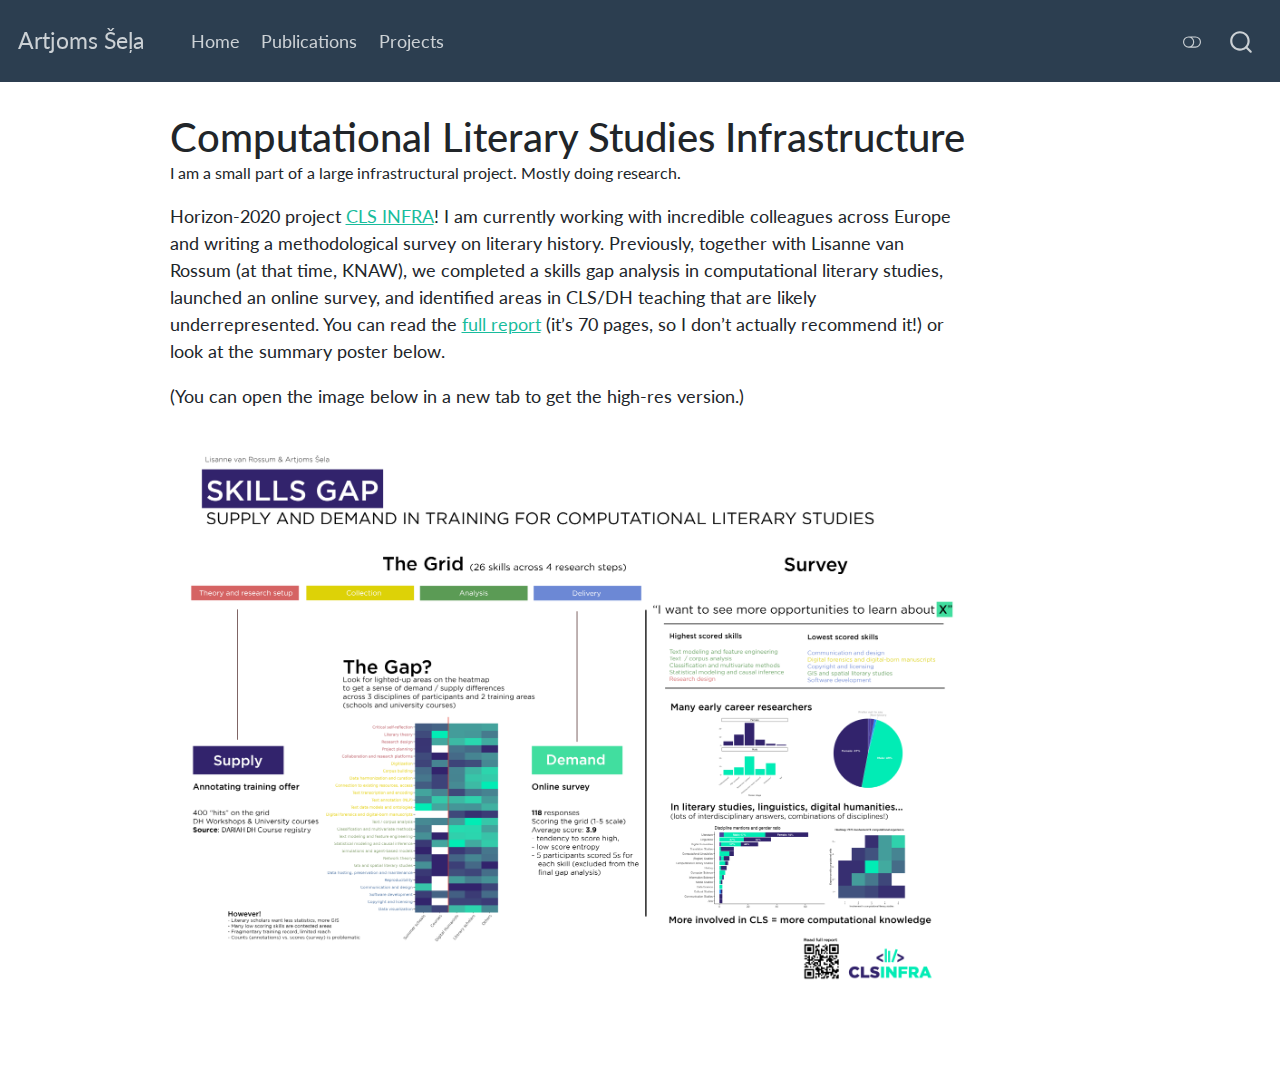
==== docs/projects/cls-infra/index.html @ b8af945e "web test commit" ====
<!DOCTYPE html>
<html xmlns="http://www.w3.org/1999/xhtml" lang="en" xml:lang="en"><head>

<meta charset="utf-8">
<meta name="generator" content="quarto-1.2.335">

<meta name="viewport" content="width=device-width, initial-scale=1.0, user-scalable=yes">

<meta name="author" content="F">
<meta name="description" content="I am a small part of a large infrastructural project. Mostly doing research.">

<title>Artjoms Šeļa - Computational Literary Studies Infrastructure</title>
<style>
code{white-space: pre-wrap;}
span.smallcaps{font-variant: small-caps;}
div.columns{display: flex; gap: min(4vw, 1.5em);}
div.column{flex: auto; overflow-x: auto;}
div.hanging-indent{margin-left: 1.5em; text-indent: -1.5em;}
ul.task-list{list-style: none;}
ul.task-list li input[type="checkbox"] {
  width: 0.8em;
  margin: 0 0.8em 0.2em -1.6em;
  vertical-align: middle;
}
</style>


<script src="../../site_libs/quarto-nav/quarto-nav.js"></script>
<script src="../../site_libs/quarto-nav/headroom.min.js"></script>
<script src="../../site_libs/clipboard/clipboard.min.js"></script>
<script src="../../site_libs/quarto-search/autocomplete.umd.js"></script>
<script src="../../site_libs/quarto-search/fuse.min.js"></script>
<script src="../../site_libs/quarto-search/quarto-search.js"></script>
<meta name="quarto:offset" content="../../">
<script src="../../site_libs/quarto-html/quarto.js"></script>
<script src="../../site_libs/quarto-html/popper.min.js"></script>
<script src="../../site_libs/quarto-html/tippy.umd.min.js"></script>
<script src="../../site_libs/quarto-html/anchor.min.js"></script>
<link href="../../site_libs/quarto-html/tippy.css" rel="stylesheet">
<link href="../../site_libs/quarto-html/quarto-syntax-highlighting.css" rel="stylesheet" class="quarto-color-scheme" id="quarto-text-highlighting-styles">
<link href="../../site_libs/quarto-html/quarto-syntax-highlighting-dark.css" rel="prefetch" class="quarto-color-scheme quarto-color-alternate" id="quarto-text-highlighting-styles">
<script src="../../site_libs/bootstrap/bootstrap.min.js"></script>
<link href="../../site_libs/bootstrap/bootstrap-icons.css" rel="stylesheet">
<link href="../../site_libs/bootstrap/bootstrap.min.css" rel="stylesheet" class="quarto-color-scheme" id="quarto-bootstrap" data-mode="light">
<link href="../../site_libs/bootstrap/bootstrap-dark.min.css" rel="prefetch" class="quarto-color-scheme quarto-color-alternate" id="quarto-bootstrap" data-mode="dark">
<script id="quarto-search-options" type="application/json">{
  "location": "navbar",
  "copy-button": false,
  "collapse-after": 3,
  "panel-placement": "end",
  "type": "overlay",
  "limit": 20,
  "language": {
    "search-no-results-text": "No results",
    "search-matching-documents-text": "matching documents",
    "search-copy-link-title": "Copy link to search",
    "search-hide-matches-text": "Hide additional matches",
    "search-more-match-text": "more match in this document",
    "search-more-matches-text": "more matches in this document",
    "search-clear-button-title": "Clear",
    "search-detached-cancel-button-title": "Cancel",
    "search-submit-button-title": "Submit"
  }
}</script>


<link rel="stylesheet" href="../../styles.css">
<meta property="og:title" content="Artjoms Šeļa - Computational Literary Studies Infrastructure">
<meta property="og:description" content="I am a small part of a large infrastructural project. Mostly doing research.">
<meta property="og:image" content="featured.jpg">
<meta property="og:site-name" content="Artjoms Šeļa">
</head>

<body class="nav-fixed">

<div id="quarto-search-results"></div>
  <header id="quarto-header" class="headroom fixed-top">
    <nav class="navbar navbar-expand-lg navbar-dark ">
      <div class="navbar-container container-fluid">
      <div class="navbar-brand-container">
    <a class="navbar-brand" href="../../index.html">
    <span class="navbar-title">Artjoms Šeļa</span>
    </a>
  </div>
          <button class="navbar-toggler" type="button" data-bs-toggle="collapse" data-bs-target="#navbarCollapse" aria-controls="navbarCollapse" aria-expanded="false" aria-label="Toggle navigation" onclick="if (window.quartoToggleHeadroom) { window.quartoToggleHeadroom(); }">
  <span class="navbar-toggler-icon"></span>
</button>
          <div class="collapse navbar-collapse" id="navbarCollapse">
            <ul class="navbar-nav navbar-nav-scroll me-auto">
  <li class="nav-item">
    <a class="nav-link" href="../../index.html">
 <span class="menu-text">Home</span></a>
  </li>  
  <li class="nav-item">
    <a class="nav-link" href="../../biblio.html">
 <span class="menu-text">Publications</span></a>
  </li>  
  <li class="nav-item">
    <a class="nav-link" href="../../projects.html">
 <span class="menu-text">Projects</span></a>
  </li>  
</ul>
              <div class="quarto-toggle-container">
                  <a href="" class="quarto-color-scheme-toggle nav-link" onclick="window.quartoToggleColorScheme(); return false;" title="Toggle dark mode"><i class="bi"></i></a>
              </div>
              <div id="quarto-search" class="" title="Search"></div>
          </div> <!-- /navcollapse -->
      </div> <!-- /container-fluid -->
    </nav>
</header>
<!-- content -->
<div id="quarto-content" class="quarto-container page-columns page-rows-contents page-layout-article page-navbar">
<!-- sidebar -->
<!-- margin-sidebar -->
    <div id="quarto-margin-sidebar" class="sidebar margin-sidebar">
        
    </div>
<!-- main -->
<main class="content" id="quarto-document-content">

<header id="title-block-header" class="quarto-title-block default">
<div class="quarto-title">
<h1 class="title">Computational Literary Studies Infrastructure</h1>
</div>

<div>
  <div class="description">
    <p>I am a small part of a large infrastructural project. Mostly doing research.</p>
  </div>
</div>


<div class="quarto-title-meta">

    
  
    
  </div>
  

</header>

<p>Horizon-2020 project <a href="https://clsinfra.io/">CLS INFRA</a>! I am currently working with incredible colleagues across Europe and writing a methodological survey on literary history. Previously, together with Lisanne van Rossum (at that time, KNAW), we completed a skills gap analysis in computational literary studies, launched an online survey, and identified areas in CLS/DH teaching that are likely underrepresented. You can read the <a href="https://zenodo.org/record/6421513#.ZADW00jMK-k">full report</a> (it’s 70 pages, so I don’t actually recommend it!) or look at the summary poster below.</p>
<p>(You can open the image below in a new tab to get the high-res version.)</p>
<p><img src="sg_poster.png" class="img-fluid"></p>



</main> <!-- /main -->
<script id="quarto-html-after-body" type="application/javascript">
window.document.addEventListener("DOMContentLoaded", function (event) {
  const toggleBodyColorMode = (bsSheetEl) => {
    const mode = bsSheetEl.getAttribute("data-mode");
    const bodyEl = window.document.querySelector("body");
    if (mode === "dark") {
      bodyEl.classList.add("quarto-dark");
      bodyEl.classList.remove("quarto-light");
    } else {
      bodyEl.classList.add("quarto-light");
      bodyEl.classList.remove("quarto-dark");
    }
  }
  const toggleBodyColorPrimary = () => {
    const bsSheetEl = window.document.querySelector("link#quarto-bootstrap");
    if (bsSheetEl) {
      toggleBodyColorMode(bsSheetEl);
    }
  }
  toggleBodyColorPrimary();  
  const disableStylesheet = (stylesheets) => {
    for (let i=0; i < stylesheets.length; i++) {
      const stylesheet = stylesheets[i];
      stylesheet.rel = 'prefetch';
    }
  }
  const enableStylesheet = (stylesheets) => {
    for (let i=0; i < stylesheets.length; i++) {
      const stylesheet = stylesheets[i];
      stylesheet.rel = 'stylesheet';
    }
  }
  const manageTransitions = (selector, allowTransitions) => {
    const els = window.document.querySelectorAll(selector);
    for (let i=0; i < els.length; i++) {
      const el = els[i];
      if (allowTransitions) {
        el.classList.remove('notransition');
      } else {
        el.classList.add('notransition');
      }
    }
  }
  const toggleColorMode = (alternate) => {
    // Switch the stylesheets
    const alternateStylesheets = window.document.querySelectorAll('link.quarto-color-scheme.quarto-color-alternate');
    manageTransitions('#quarto-margin-sidebar .nav-link', false);
    if (alternate) {
      enableStylesheet(alternateStylesheets);
      for (const sheetNode of alternateStylesheets) {
        if (sheetNode.id === "quarto-bootstrap") {
          toggleBodyColorMode(sheetNode);
        }
      }
    } else {
      disableStylesheet(alternateStylesheets);
      toggleBodyColorPrimary();
    }
    manageTransitions('#quarto-margin-sidebar .nav-link', true);
    // Switch the toggles
    const toggles = window.document.querySelectorAll('.quarto-color-scheme-toggle');
    for (let i=0; i < toggles.length; i++) {
      const toggle = toggles[i];
      if (toggle) {
        if (alternate) {
          toggle.classList.add("alternate");     
        } else {
          toggle.classList.remove("alternate");
        }
      }
    }
    // Hack to workaround the fact that safari doesn't
    // properly recolor the scrollbar when toggling (#1455)
    if (navigator.userAgent.indexOf('Safari') > 0 && navigator.userAgent.indexOf('Chrome') == -1) {
      manageTransitions("body", false);
      window.scrollTo(0, 1);
      setTimeout(() => {
        window.scrollTo(0, 0);
        manageTransitions("body", true);
      }, 40);  
    }
  }
  const isFileUrl = () => { 
    return window.location.protocol === 'file:';
  }
  const hasAlternateSentinel = () => {  
    let styleSentinel = getColorSchemeSentinel();
    if (styleSentinel !== null) {
      return styleSentinel === "alternate";
    } else {
      return false;
    }
  }
  const setStyleSentinel = (alternate) => {
    const value = alternate ? "alternate" : "default";
    if (!isFileUrl()) {
      window.localStorage.setItem("quarto-color-scheme", value);
    } else {
      localAlternateSentinel = value;
    }
  }
  const getColorSchemeSentinel = () => {
    if (!isFileUrl()) {
      const storageValue = window.localStorage.getItem("quarto-color-scheme");
      return storageValue != null ? storageValue : localAlternateSentinel;
    } else {
      return localAlternateSentinel;
    }
  }
  let localAlternateSentinel = 'default';
  // Dark / light mode switch
  window.quartoToggleColorScheme = () => {
    // Read the current dark / light value 
    let toAlternate = !hasAlternateSentinel();
    toggleColorMode(toAlternate);
    setStyleSentinel(toAlternate);
  };
  // Ensure there is a toggle, if there isn't float one in the top right
  if (window.document.querySelector('.quarto-color-scheme-toggle') === null) {
    const a = window.document.createElement('a');
    a.classList.add('top-right');
    a.classList.add('quarto-color-scheme-toggle');
    a.href = "";
    a.onclick = function() { try { window.quartoToggleColorScheme(); } catch {} return false; };
    const i = window.document.createElement("i");
    i.classList.add('bi');
    a.appendChild(i);
    window.document.body.appendChild(a);
  }
  // Switch to dark mode if need be
  if (hasAlternateSentinel()) {
    toggleColorMode(true);
  } else {
    toggleColorMode(false);
  }
  const icon = "";
  const anchorJS = new window.AnchorJS();
  anchorJS.options = {
    placement: 'right',
    icon: icon
  };
  anchorJS.add('.anchored');
  const clipboard = new window.ClipboardJS('.code-copy-button', {
    target: function(trigger) {
      return trigger.previousElementSibling;
    }
  });
  clipboard.on('success', function(e) {
    // button target
    const button = e.trigger;
    // don't keep focus
    button.blur();
    // flash "checked"
    button.classList.add('code-copy-button-checked');
    var currentTitle = button.getAttribute("title");
    button.setAttribute("title", "Copied!");
    let tooltip;
    if (window.bootstrap) {
      button.setAttribute("data-bs-toggle", "tooltip");
      button.setAttribute("data-bs-placement", "left");
      button.setAttribute("data-bs-title", "Copied!");
      tooltip = new bootstrap.Tooltip(button, 
        { trigger: "manual", 
          customClass: "code-copy-button-tooltip",
          offset: [0, -8]});
      tooltip.show();    
    }
    setTimeout(function() {
      if (tooltip) {
        tooltip.hide();
        button.removeAttribute("data-bs-title");
        button.removeAttribute("data-bs-toggle");
        button.removeAttribute("data-bs-placement");
      }
      button.setAttribute("title", currentTitle);
      button.classList.remove('code-copy-button-checked');
    }, 1000);
    // clear code selection
    e.clearSelection();
  });
  function tippyHover(el, contentFn) {
    const config = {
      allowHTML: true,
      content: contentFn,
      maxWidth: 500,
      delay: 100,
      arrow: false,
      appendTo: function(el) {
          return el.parentElement;
      },
      interactive: true,
      interactiveBorder: 10,
      theme: 'quarto',
      placement: 'bottom-start'
    };
    window.tippy(el, config); 
  }
  const noterefs = window.document.querySelectorAll('a[role="doc-noteref"]');
  for (var i=0; i<noterefs.length; i++) {
    const ref = noterefs[i];
    tippyHover(ref, function() {
      // use id or data attribute instead here
      let href = ref.getAttribute('data-footnote-href') || ref.getAttribute('href');
      try { href = new URL(href).hash; } catch {}
      const id = href.replace(/^#\/?/, "");
      const note = window.document.getElementById(id);
      return note.innerHTML;
    });
  }
  const findCites = (el) => {
    const parentEl = el.parentElement;
    if (parentEl) {
      const cites = parentEl.dataset.cites;
      if (cites) {
        return {
          el,
          cites: cites.split(' ')
        };
      } else {
        return findCites(el.parentElement)
      }
    } else {
      return undefined;
    }
  };
  var bibliorefs = window.document.querySelectorAll('a[role="doc-biblioref"]');
  for (var i=0; i<bibliorefs.length; i++) {
    const ref = bibliorefs[i];
    const citeInfo = findCites(ref);
    if (citeInfo) {
      tippyHover(citeInfo.el, function() {
        var popup = window.document.createElement('div');
        citeInfo.cites.forEach(function(cite) {
          var citeDiv = window.document.createElement('div');
          citeDiv.classList.add('hanging-indent');
          citeDiv.classList.add('csl-entry');
          var biblioDiv = window.document.getElementById('ref-' + cite);
          if (biblioDiv) {
            citeDiv.innerHTML = biblioDiv.innerHTML;
          }
          popup.appendChild(citeDiv);
        });
        return popup.innerHTML;
      });
    }
  }
});
</script>
</div> <!-- /content -->



</body></html>
---- docs/site_libs/quarto-html/tippy.css ----
.tippy-box[data-animation=fade][data-state=hidden]{opacity:0}[data-tippy-root]{max-width:calc(100vw - 10px)}.tippy-box{position:relative;background-color:#333;color:#fff;border-radius:4px;font-size:14px;line-height:1.4;white-space:normal;outline:0;transition-property:transform,visibility,opacity}.tippy-box[data-placement^=top]>.tippy-arrow{bottom:0}.tippy-box[data-placement^=top]>.tippy-arrow:before{bottom:-7px;left:0;border-width:8px 8px 0;border-top-color:initial;transform-origin:center top}.tippy-box[data-placement^=bottom]>.tippy-arrow{top:0}.tippy-box[data-placement^=bottom]>.tippy-arrow:before{top:-7px;left:0;border-width:0 8px 8px;border-bottom-color:initial;transform-origin:center bottom}.tippy-box[data-placement^=left]>.tippy-arrow{right:0}.tippy-box[data-placement^=left]>.tippy-arrow:before{border-width:8px 0 8px 8px;border-left-color:initial;right:-7px;transform-origin:center left}.tippy-box[data-placement^=right]>.tippy-arrow{left:0}.tippy-box[data-placement^=right]>.tippy-arrow:before{left:-7px;border-width:8px 8px 8px 0;border-right-color:initial;transform-origin:center right}.tippy-box[data-inertia][data-state=visible]{transition-timing-function:cubic-bezier(.54,1.5,.38,1.11)}.tippy-arrow{width:16px;height:16px;color:#333}.tippy-arrow:before{content:"";position:absolute;border-color:transparent;border-style:solid}.tippy-content{position:relative;padding:5px 9px;z-index:1}
---- docs/site_libs/quarto-html/quarto-syntax-highlighting.css ----
/* quarto syntax highlight colors */
:root {
  --quarto-hl-ot-color: #003B4F;
  --quarto-hl-at-color: #657422;
  --quarto-hl-ss-color: #20794D;
  --quarto-hl-an-color: #5E5E5E;
  --quarto-hl-fu-color: #4758AB;
  --quarto-hl-st-color: #20794D;
  --quarto-hl-cf-color: #003B4F;
  --quarto-hl-op-color: #5E5E5E;
  --quarto-hl-er-color: #AD0000;
  --quarto-hl-bn-color: #AD0000;
  --quarto-hl-al-color: #AD0000;
  --quarto-hl-va-color: #111111;
  --quarto-hl-bu-color: inherit;
  --quarto-hl-ex-color: inherit;
  --quarto-hl-pp-color: #AD0000;
  --quarto-hl-in-color: #5E5E5E;
  --quarto-hl-vs-color: #20794D;
  --quarto-hl-wa-color: #5E5E5E;
  --quarto-hl-do-color: #5E5E5E;
  --quarto-hl-im-color: #00769E;
  --quarto-hl-ch-color: #20794D;
  --quarto-hl-dt-color: #AD0000;
  --quarto-hl-fl-color: #AD0000;
  --quarto-hl-co-color: #5E5E5E;
  --quarto-hl-cv-color: #5E5E5E;
  --quarto-hl-cn-color: #8f5902;
  --quarto-hl-sc-color: #5E5E5E;
  --quarto-hl-dv-color: #AD0000;
  --quarto-hl-kw-color: #003B4F;
}

/* other quarto variables */
:root {
  --quarto-font-monospace: SFMono-Regular, Menlo, Monaco, Consolas, "Liberation Mono", "Courier New", monospace;
}

pre > code.sourceCode > span {
  color: #003B4F;
}

code span {
  color: #003B4F;
}

code.sourceCode > span {
  color: #003B4F;
}

div.sourceCode,
div.sourceCode pre.sourceCode {
  color: #003B4F;
}

code span.ot {
  color: #003B4F;
}

code span.at {
  color: #657422;
}

code span.ss {
  color: #20794D;
}

code span.an {
  color: #5E5E5E;
}

code span.fu {
  color: #4758AB;
}

code span.st {
  color: #20794D;
}

code span.cf {
  color: #003B4F;
}

code span.op {
  color: #5E5E5E;
}

code span.er {
  color: #AD0000;
}

code span.bn {
  color: #AD0000;
}

code span.al {
  color: #AD0000;
}

code span.va {
  color: #111111;
}

code span.pp {
  color: #AD0000;
}

code span.in {
  color: #5E5E5E;
}

code span.vs {
  color: #20794D;
}

code span.wa {
  color: #5E5E5E;
  font-style: italic;
}

code span.do {
  color: #5E5E5E;
  font-style: italic;
}

code span.im {
  color: #00769E;
}

code span.ch {
  color: #20794D;
}

code span.dt {
  color: #AD0000;
}

code span.fl {
  color: #AD0000;
}

code span.co {
  color: #5E5E5E;
}

code span.cv {
  color: #5E5E5E;
  font-style: italic;
}

code span.cn {
  color: #8f5902;
}

code span.sc {
  color: #5E5E5E;
}

code span.dv {
  color: #AD0000;
}

code span.kw {
  color: #003B4F;
}

.prevent-inlining {
  content: "</";
}

/*# sourceMappingURL=debc5d5d77c3f9108843748ff7464032.css.map */
---- docs/site_libs/quarto-html/quarto-syntax-highlighting-dark.css ----
/* quarto syntax highlight colors */
:root {
  --quarto-hl-al-color: #f07178;
  --quarto-hl-an-color: #d4d0ab;
  --quarto-hl-at-color: #00e0e0;
  --quarto-hl-bn-color: #d4d0ab;
  --quarto-hl-bu-color: #abe338;
  --quarto-hl-ch-color: #abe338;
  --quarto-hl-co-color: #f8f8f2;
  --quarto-hl-cv-color: #ffd700;
  --quarto-hl-cn-color: #ffd700;
  --quarto-hl-cf-color: #ffa07a;
  --quarto-hl-dt-color: #ffa07a;
  --quarto-hl-dv-color: #d4d0ab;
  --quarto-hl-do-color: #f8f8f2;
  --quarto-hl-er-color: #f07178;
  --quarto-hl-ex-color: #00e0e0;
  --quarto-hl-fl-color: #d4d0ab;
  --quarto-hl-fu-color: #ffa07a;
  --quarto-hl-im-color: #abe338;
  --quarto-hl-in-color: #d4d0ab;
  --quarto-hl-kw-color: #ffa07a;
  --quarto-hl-op-color: #ffa07a;
  --quarto-hl-ot-color: #00e0e0;
  --quarto-hl-pp-color: #dcc6e0;
  --quarto-hl-re-color: #00e0e0;
  --quarto-hl-sc-color: #abe338;
  --quarto-hl-ss-color: #abe338;
  --quarto-hl-st-color: #abe338;
  --quarto-hl-va-color: #00e0e0;
  --quarto-hl-vs-color: #abe338;
  --quarto-hl-wa-color: #dcc6e0;
}

/* other quarto variables */
:root {
  --quarto-font-monospace: SFMono-Regular, Menlo, Monaco, Consolas, "Liberation Mono", "Courier New", monospace;
}

code span.al {
  font-weight: bold;
  color: #f07178;
}

code span.an {
  color: #d4d0ab;
}

code span.at {
  color: #00e0e0;
}

code span.bn {
  color: #d4d0ab;
}

code span.bu {
  color: #abe338;
}

code span.ch {
  color: #abe338;
}

code span.co {
  font-style: italic;
  color: #f8f8f2;
}

code span.cv {
  color: #ffd700;
}

code span.cn {
  color: #ffd700;
}

code span.cf {
  font-weight: bold;
  color: #ffa07a;
}

code span.dt {
  color: #ffa07a;
}

code span.dv {
  color: #d4d0ab;
}

code span.do {
  color: #f8f8f2;
}

code span.er {
  color: #f07178;
  text-decoration: underline;
}

code span.ex {
  font-weight: bold;
  color: #00e0e0;
}

code span.fl {
  color: #d4d0ab;
}

code span.fu {
  color: #ffa07a;
}

code span.im {
  color: #abe338;
}

code span.in {
  color: #d4d0ab;
}

code span.kw {
  font-weight: bold;
  color: #ffa07a;
}

pre > code.sourceCode > span {
  color: #f8f8f2;
}

code span {
  color: #f8f8f2;
}

code.sourceCode > span {
  color: #f8f8f2;
}

div.sourceCode,
div.sourceCode pre.sourceCode {
  color: #f8f8f2;
}

code span.op {
  color: #ffa07a;
}

code span.ot {
  color: #00e0e0;
}

code span.pp {
  color: #dcc6e0;
}

code span.re {
  color: #00e0e0;
}

code span.sc {
  color: #abe338;
}

code span.ss {
  color: #abe338;
}

code span.st {
  color: #abe338;
}

code span.va {
  color: #00e0e0;
}

code span.vs {
  color: #abe338;
}

code span.wa {
  color: #dcc6e0;
}

.prevent-inlining {
  content: "</";
}

/*# sourceMappingURL=935a306eefa94366c21e1a970dddb765.css.map */
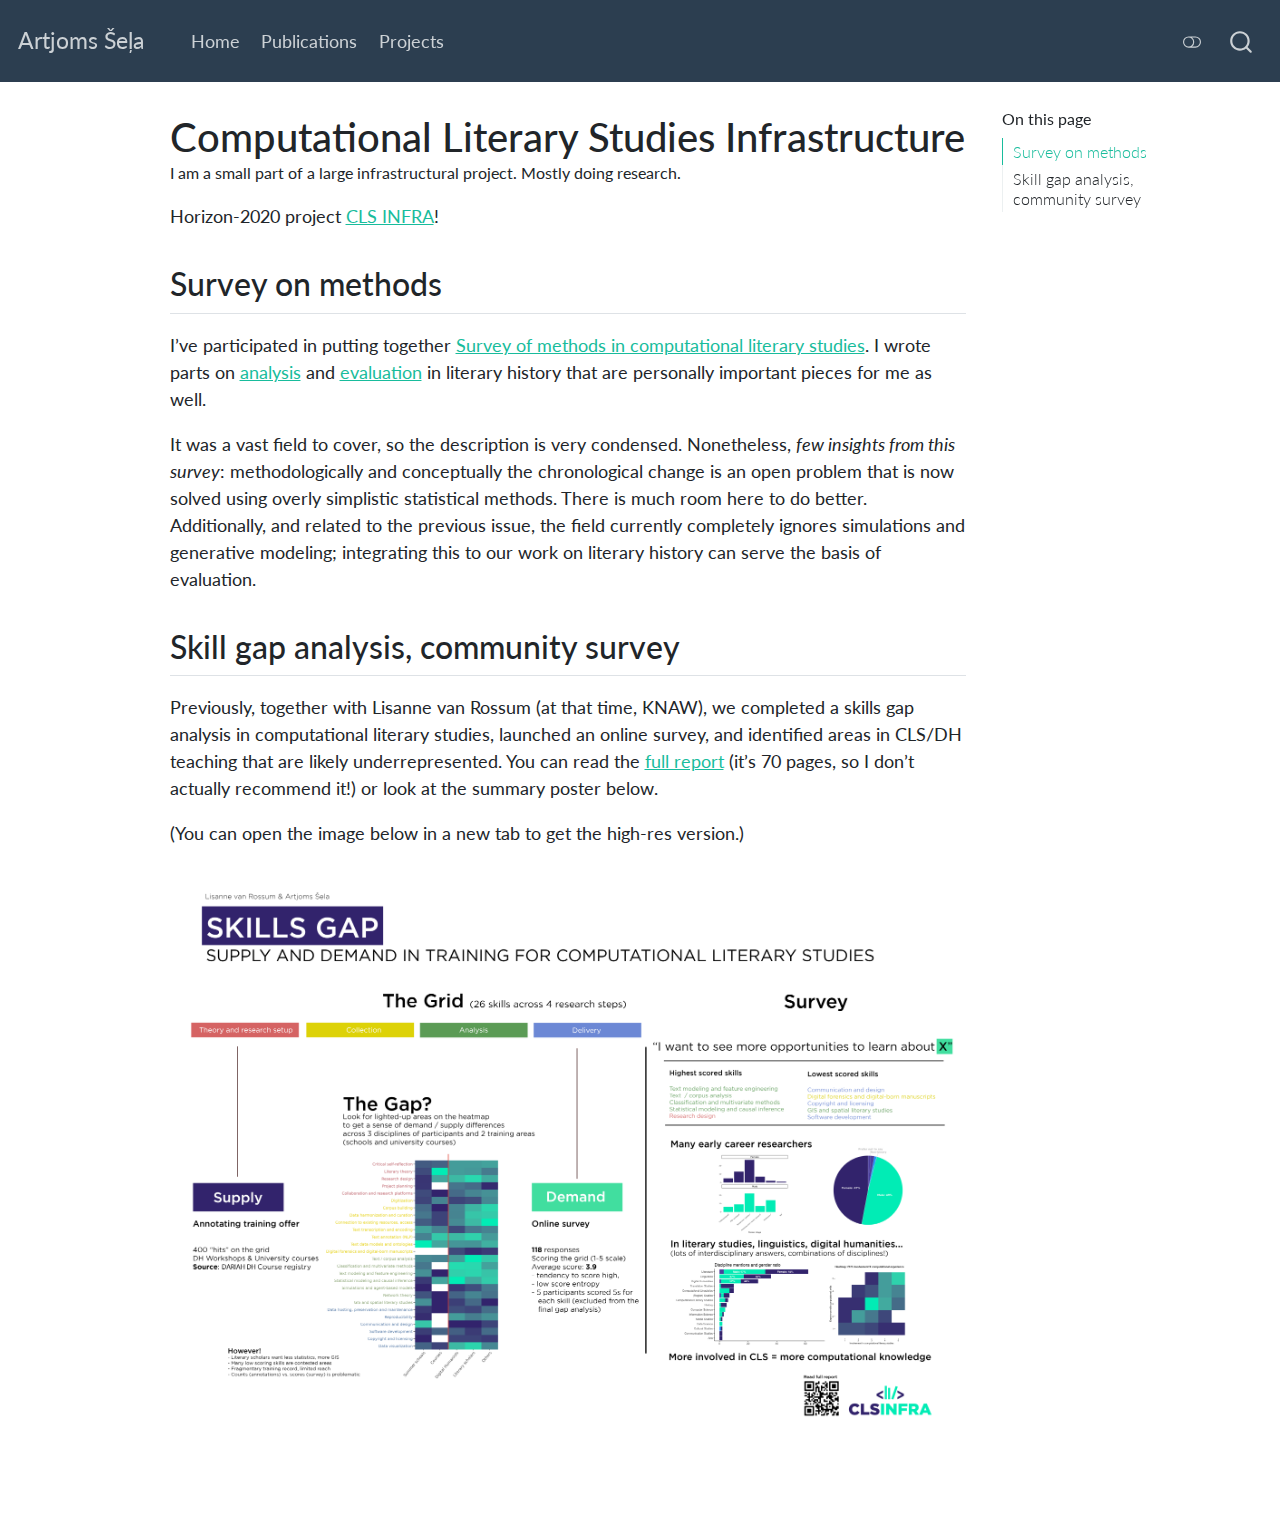
==== commit 516c8178: "project update clsinfra" ====
--- a/docs/projects/cls-infra/index.html
+++ b/docs/projects/cls-infra/index.html
@@ -69,6 +69,10 @@
 <meta property="og:description" content="I am a small part of a large infrastructural project. Mostly doing research.">
 <meta property="og:image" content="featured.jpg">
 <meta property="og:site-name" content="Artjoms Šeļa">
+<meta name="twitter:title" content="Artjoms Šeļa - Computational Literary Studies Infrastructure">
+<meta name="twitter:description" content="I am a small part of a large infrastructural project. Mostly doing research.">
+<meta name="twitter:image" content="featured.jpg">
+<meta name="twitter:card" content="summary_large_image">
 </head>
 
 <body class="nav-fixed">
@@ -113,7 +117,14 @@
 <!-- sidebar -->
 <!-- margin-sidebar -->
     <div id="quarto-margin-sidebar" class="sidebar margin-sidebar">
-        
+        <nav id="TOC" role="doc-toc" class="toc-active">
+    <h2 id="toc-title">On this page</h2>
+   
+  <ul>
+  <li><a href="#survey-on-methods" id="toc-survey-on-methods" class="nav-link active" data-scroll-target="#survey-on-methods">Survey on methods</a></li>
+  <li><a href="#skill-gap-analysis-community-survey" id="toc-skill-gap-analysis-community-survey" class="nav-link" data-scroll-target="#skill-gap-analysis-community-survey">Skill gap analysis, community survey</a></li>
+  </ul>
+</nav>
     </div>
 <!-- main -->
 <main class="content" id="quarto-document-content">
@@ -140,11 +151,20 @@
 
 </header>
 
-<p>Horizon-2020 project <a href="https://clsinfra.io/">CLS INFRA</a>! I am currently working with incredible colleagues across Europe and writing a methodological survey on literary history. Previously, together with Lisanne van Rossum (at that time, KNAW), we completed a skills gap analysis in computational literary studies, launched an online survey, and identified areas in CLS/DH teaching that are likely underrepresented. You can read the <a href="https://zenodo.org/record/6421513#.ZADW00jMK-k">full report</a> (it’s 70 pages, so I don’t actually recommend it!) or look at the summary poster below.</p>
+<p>Horizon-2020 project <a href="https://clsinfra.io/">CLS INFRA</a>!</p>
+<section id="survey-on-methods" class="level2">
+<h2 class="anchored" data-anchor-id="survey-on-methods">Survey on methods</h2>
+<p>I’ve participated in putting together <a href="https://clsinfra.io/resources/d3-2-methods/">Survey of methods in computational literary studies</a>. I wrote parts on <a href="https://methods.clsinfra.io/analysis-lithist.html">analysis</a> and <a href="https://methods.clsinfra.io/evaluation-lithist.html">evaluation</a> in literary history that are personally important pieces for me as well.</p>
+<p>It was a vast field to cover, so the description is very condensed. Nonetheless, <em>few insights from this survey</em>: methodologically and conceptually the chronological change is an open problem that is now solved using overly simplistic statistical methods. There is much room here to do better. Additionally, and related to the previous issue, the field currently completely ignores simulations and generative modeling; integrating this to our work on literary history can serve the basis of evaluation.</p>
+</section>
+<section id="skill-gap-analysis-community-survey" class="level2">
+<h2 class="anchored" data-anchor-id="skill-gap-analysis-community-survey">Skill gap analysis, community survey</h2>
+<p>Previously, together with Lisanne van Rossum (at that time, KNAW), we completed a skills gap analysis in computational literary studies, launched an online survey, and identified areas in CLS/DH teaching that are likely underrepresented. You can read the <a href="https://zenodo.org/record/6421513#.ZADW00jMK-k">full report</a> (it’s 70 pages, so I don’t actually recommend it!) or look at the summary poster below.</p>
 <p>(You can open the image below in a new tab to get the high-res version.)</p>
 <p><img src="sg_poster.png" class="img-fluid"></p>
 
 
+</section>
 
 </main> <!-- /main -->
 <script id="quarto-html-after-body" type="application/javascript">
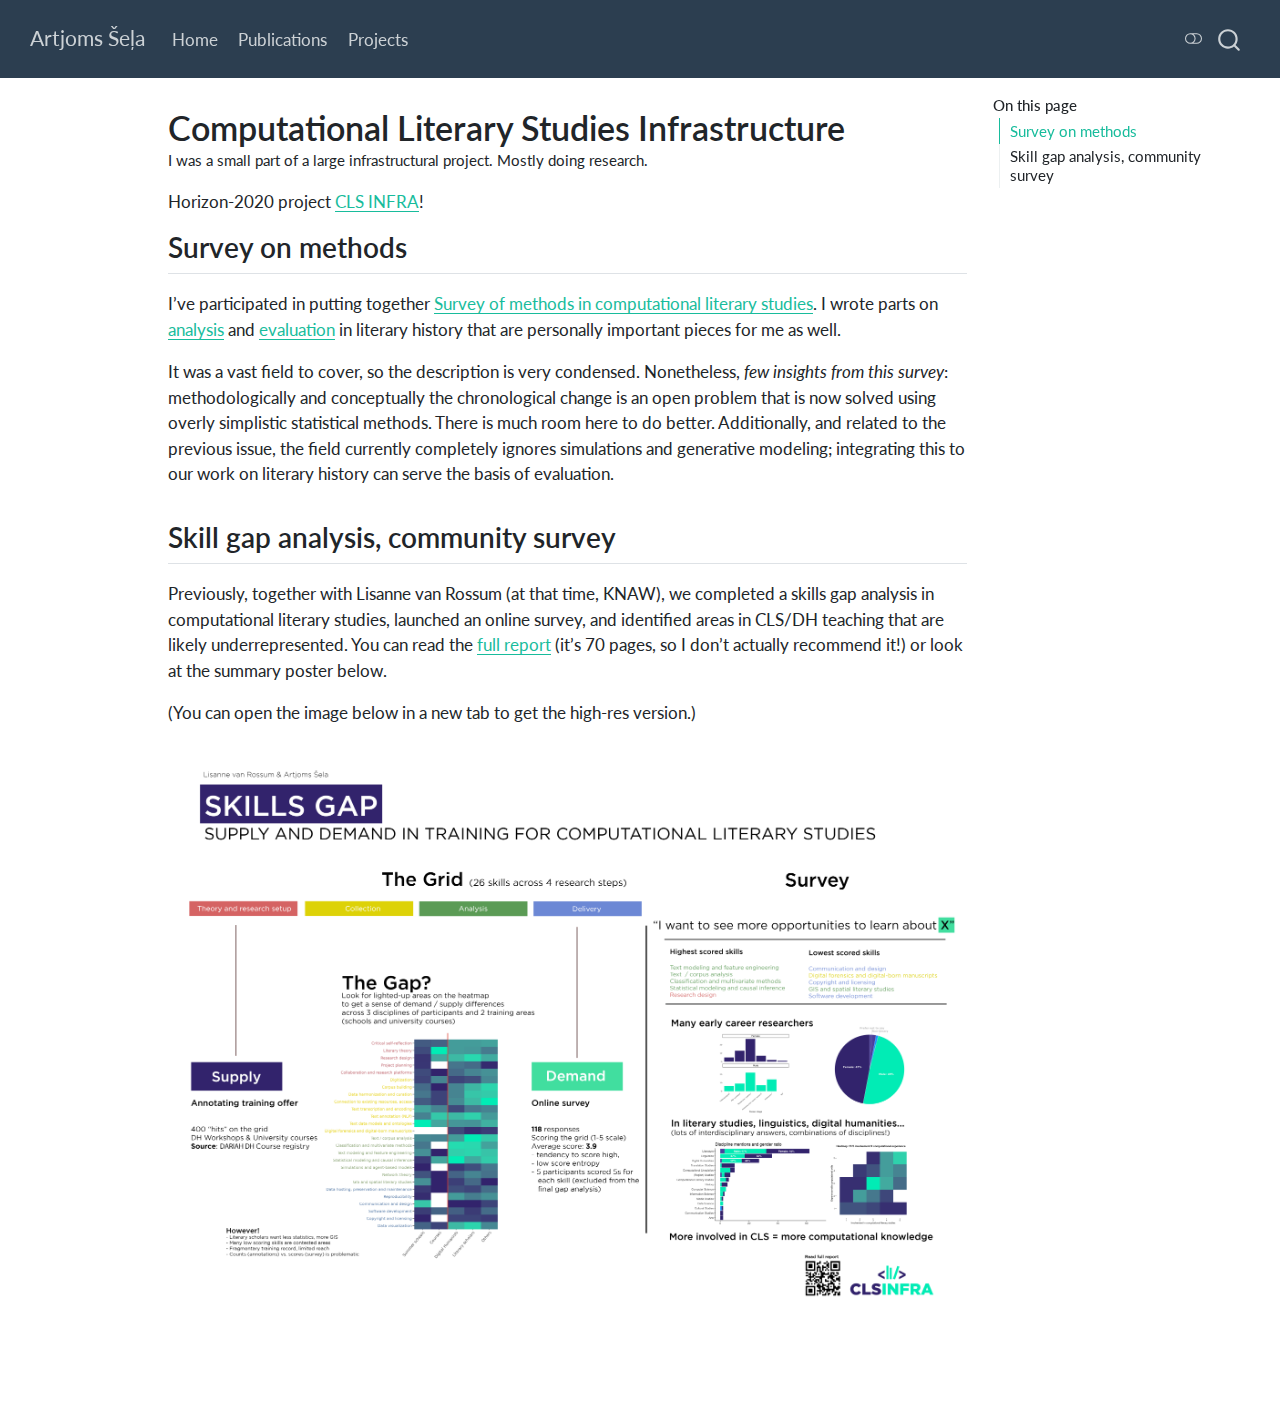
==== commit 8f657877: "smallfix" ====
--- a/docs/projects/cls-infra/index.html
+++ b/docs/projects/cls-infra/index.html
@@ -2,12 +2,12 @@
 <html xmlns="http://www.w3.org/1999/xhtml" lang="en" xml:lang="en"><head>
 
 <meta charset="utf-8">
-<meta name="generator" content="quarto-1.2.335">
+<meta name="generator" content="quarto-1.4.550">
 
 <meta name="viewport" content="width=device-width, initial-scale=1.0, user-scalable=yes">
 
 <meta name="author" content="F">
-<meta name="description" content="I am a small part of a large infrastructural project. Mostly doing research.">
+<meta name="description" content="I was a small part of a large infrastructural project. Mostly doing research.">
 
 <title>Artjoms Šeļa - Computational Literary Studies Infrastructure</title>
 <style>
@@ -19,7 +19,7 @@
 ul.task-list{list-style: none;}
 ul.task-list li input[type="checkbox"] {
   width: 0.8em;
-  margin: 0 0.8em 0.2em -1.6em;
+  margin: 0 0.8em 0.2em -1em; /* quarto-specific, see https://github.com/quarto-dev/quarto-cli/issues/4556 */ 
   vertical-align: middle;
 }
 </style>
@@ -49,7 +49,13 @@
   "collapse-after": 3,
   "panel-placement": "end",
   "type": "overlay",
-  "limit": 20,
+  "limit": 50,
+  "keyboard-shortcut": [
+    "f",
+    "/",
+    "s"
+  ],
+  "show-item-context": false,
   "language": {
     "search-no-results-text": "No results",
     "search-matching-documents-text": "matching documents",
@@ -58,19 +64,21 @@
     "search-more-match-text": "more match in this document",
     "search-more-matches-text": "more matches in this document",
     "search-clear-button-title": "Clear",
+    "search-text-placeholder": "",
     "search-detached-cancel-button-title": "Cancel",
-    "search-submit-button-title": "Submit"
+    "search-submit-button-title": "Submit",
+    "search-label": "Search"
   }
 }</script>
 
 
 <link rel="stylesheet" href="../../styles.css">
 <meta property="og:title" content="Artjoms Šeļa - Computational Literary Studies Infrastructure">
-<meta property="og:description" content="I am a small part of a large infrastructural project. Mostly doing research.">
+<meta property="og:description" content="I was a small part of a large infrastructural project. Mostly doing research.">
 <meta property="og:image" content="featured.jpg">
-<meta property="og:site-name" content="Artjoms Šeļa">
+<meta property="og:site_name" content="Artjoms Šeļa">
 <meta name="twitter:title" content="Artjoms Šeļa - Computational Literary Studies Infrastructure">
-<meta name="twitter:description" content="I am a small part of a large infrastructural project. Mostly doing research.">
+<meta name="twitter:description" content="I was a small part of a large infrastructural project. Mostly doing research.">
 <meta name="twitter:image" content="featured.jpg">
 <meta name="twitter:card" content="summary_large_image">
 </head>
@@ -79,36 +87,36 @@
 
 <div id="quarto-search-results"></div>
   <header id="quarto-header" class="headroom fixed-top">
-    <nav class="navbar navbar-expand-lg navbar-dark ">
+    <nav class="navbar navbar-expand-lg " data-bs-theme="dark">
       <div class="navbar-container container-fluid">
-      <div class="navbar-brand-container">
+      <div class="navbar-brand-container mx-auto">
     <a class="navbar-brand" href="../../index.html">
     <span class="navbar-title">Artjoms Šeļa</span>
     </a>
   </div>
+            <div id="quarto-search" class="" title="Search"></div>
           <button class="navbar-toggler" type="button" data-bs-toggle="collapse" data-bs-target="#navbarCollapse" aria-controls="navbarCollapse" aria-expanded="false" aria-label="Toggle navigation" onclick="if (window.quartoToggleHeadroom) { window.quartoToggleHeadroom(); }">
   <span class="navbar-toggler-icon"></span>
 </button>
           <div class="collapse navbar-collapse" id="navbarCollapse">
             <ul class="navbar-nav navbar-nav-scroll me-auto">
   <li class="nav-item">
-    <a class="nav-link" href="../../index.html">
- <span class="menu-text">Home</span></a>
+    <a class="nav-link" href="../../index.html"> 
+<span class="menu-text">Home</span></a>
   </li>  
   <li class="nav-item">
-    <a class="nav-link" href="../../biblio.html">
- <span class="menu-text">Publications</span></a>
+    <a class="nav-link" href="../../biblio.html"> 
+<span class="menu-text">Publications</span></a>
   </li>  
   <li class="nav-item">
-    <a class="nav-link" href="../../projects.html">
- <span class="menu-text">Projects</span></a>
+    <a class="nav-link" href="../../projects.html"> 
+<span class="menu-text">Projects</span></a>
   </li>  
 </ul>
-              <div class="quarto-toggle-container">
-                  <a href="" class="quarto-color-scheme-toggle nav-link" onclick="window.quartoToggleColorScheme(); return false;" title="Toggle dark mode"><i class="bi"></i></a>
-              </div>
-              <div id="quarto-search" class="" title="Search"></div>
           </div> <!-- /navcollapse -->
+          <div class="quarto-navbar-tools">
+  <a href="" class="quarto-color-scheme-toggle quarto-navigation-tool  px-1" onclick="window.quartoToggleColorScheme(); return false;" title="Toggle dark mode"><i class="bi"></i></a>
+</div>
       </div> <!-- /container-fluid -->
     </nav>
 </header>
@@ -136,7 +144,7 @@
 
 <div>
   <div class="description">
-    <p>I am a small part of a large infrastructural project. Mostly doing research.</p>
+    <p>I was a small part of a large infrastructural project. Mostly doing research.</p>
   </div>
 </div>
 
@@ -149,7 +157,9 @@
   </div>
   
 
+
 </header>
+
 
 <p>Horizon-2020 project <a href="https://clsinfra.io/">CLS INFRA</a>!</p>
 <section id="survey-on-methods" class="level2">
@@ -210,6 +220,33 @@
       }
     }
   }
+  const toggleGiscusIfUsed = (isAlternate, darkModeDefault) => {
+    const baseTheme = document.querySelector('#giscus-base-theme')?.value ?? 'light';
+    const alternateTheme = document.querySelector('#giscus-alt-theme')?.value ?? 'dark';
+    let newTheme = '';
+    if(darkModeDefault) {
+      newTheme = isAlternate ? baseTheme : alternateTheme;
+    } else {
+      newTheme = isAlternate ? alternateTheme : baseTheme;
+    }
+    const changeGiscusTheme = () => {
+      // From: https://github.com/giscus/giscus/issues/336
+      const sendMessage = (message) => {
+        const iframe = document.querySelector('iframe.giscus-frame');
+        if (!iframe) return;
+        iframe.contentWindow.postMessage({ giscus: message }, 'https://giscus.app');
+      }
+      sendMessage({
+        setConfig: {
+          theme: newTheme
+        }
+      });
+    }
+    const isGiscussLoaded = window.document.querySelector('iframe.giscus-frame') !== null;
+    if (isGiscussLoaded) {
+      changeGiscusTheme();
+    }
+  }
   const toggleColorMode = (alternate) => {
     // Switch the stylesheets
     const alternateStylesheets = window.document.querySelectorAll('link.quarto-color-scheme.quarto-color-alternate');
@@ -276,13 +313,15 @@
       return localAlternateSentinel;
     }
   }
-  let localAlternateSentinel = 'default';
+  const darkModeDefault = false;
+  let localAlternateSentinel = darkModeDefault ? 'alternate' : 'default';
   // Dark / light mode switch
   window.quartoToggleColorScheme = () => {
     // Read the current dark / light value 
     let toAlternate = !hasAlternateSentinel();
     toggleColorMode(toAlternate);
     setStyleSentinel(toAlternate);
+    toggleGiscusIfUsed(toAlternate, darkModeDefault);
   };
   // Ensure there is a toggle, if there isn't float one in the top right
   if (window.document.querySelector('.quarto-color-scheme-toggle') === null) {
@@ -309,9 +348,23 @@
     icon: icon
   };
   anchorJS.add('.anchored');
+  const isCodeAnnotation = (el) => {
+    for (const clz of el.classList) {
+      if (clz.startsWith('code-annotation-')) {                     
+        return true;
+      }
+    }
+    return false;
+  }
   const clipboard = new window.ClipboardJS('.code-copy-button', {
-    target: function(trigger) {
-      return trigger.previousElementSibling;
+    text: function(trigger) {
+      const codeEl = trigger.previousElementSibling.cloneNode(true);
+      for (const childEl of codeEl.children) {
+        if (isCodeAnnotation(childEl)) {
+          childEl.remove();
+        }
+      }
+      return codeEl.innerText;
     }
   });
   clipboard.on('success', function(e) {
@@ -347,10 +400,9 @@
     // clear code selection
     e.clearSelection();
   });
-  function tippyHover(el, contentFn) {
+  function tippyHover(el, contentFn, onTriggerFn, onUntriggerFn) {
     const config = {
       allowHTML: true,
-      content: contentFn,
       maxWidth: 500,
       delay: 100,
       arrow: false,
@@ -360,8 +412,17 @@
       interactive: true,
       interactiveBorder: 10,
       theme: 'quarto',
-      placement: 'bottom-start'
+      placement: 'bottom-start',
     };
+    if (contentFn) {
+      config.content = contentFn;
+    }
+    if (onTriggerFn) {
+      config.onTrigger = onTriggerFn;
+    }
+    if (onUntriggerFn) {
+      config.onUntrigger = onUntriggerFn;
+    }
     window.tippy(el, config); 
   }
   const noterefs = window.document.querySelectorAll('a[role="doc-noteref"]');
@@ -376,6 +437,238 @@
       return note.innerHTML;
     });
   }
+  const xrefs = window.document.querySelectorAll('a.quarto-xref');
+  const processXRef = (id, note) => {
+    // Strip column container classes
+    const stripColumnClz = (el) => {
+      el.classList.remove("page-full", "page-columns");
+      if (el.children) {
+        for (const child of el.children) {
+          stripColumnClz(child);
+        }
+      }
+    }
+    stripColumnClz(note)
+    if (id === null || id.startsWith('sec-')) {
+      // Special case sections, only their first couple elements
+      const container = document.createElement("div");
+      if (note.children && note.children.length > 2) {
+        container.appendChild(note.children[0].cloneNode(true));
+        for (let i = 1; i < note.children.length; i++) {
+          const child = note.children[i];
+          if (child.tagName === "P" && child.innerText === "") {
+            continue;
+          } else {
+            container.appendChild(child.cloneNode(true));
+            break;
+          }
+        }
+        if (window.Quarto?.typesetMath) {
+          window.Quarto.typesetMath(container);
+        }
+        return container.innerHTML
+      } else {
+        if (window.Quarto?.typesetMath) {
+          window.Quarto.typesetMath(note);
+        }
+        return note.innerHTML;
+      }
+    } else {
+      // Remove any anchor links if they are present
+      const anchorLink = note.querySelector('a.anchorjs-link');
+      if (anchorLink) {
+        anchorLink.remove();
+      }
+      if (window.Quarto?.typesetMath) {
+        window.Quarto.typesetMath(note);
+      }
+      // TODO in 1.5, we should make sure this works without a callout special case
+      if (note.classList.contains("callout")) {
+        return note.outerHTML;
+      } else {
+        return note.innerHTML;
+      }
+    }
+  }
+  for (var i=0; i<xrefs.length; i++) {
+    const xref = xrefs[i];
+    tippyHover(xref, undefined, function(instance) {
+      instance.disable();
+      let url = xref.getAttribute('href');
+      let hash = undefined; 
+      if (url.startsWith('#')) {
+        hash = url;
+      } else {
+        try { hash = new URL(url).hash; } catch {}
+      }
+      if (hash) {
+        const id = hash.replace(/^#\/?/, "");
+        const note = window.document.getElementById(id);
+        if (note !== null) {
+          try {
+            const html = processXRef(id, note.cloneNode(true));
+            instance.setContent(html);
+          } finally {
+            instance.enable();
+            instance.show();
+          }
+        } else {
+          // See if we can fetch this
+          fetch(url.split('#')[0])
+          .then(res => res.text())
+          .then(html => {
+            const parser = new DOMParser();
+            const htmlDoc = parser.parseFromString(html, "text/html");
+            const note = htmlDoc.getElementById(id);
+            if (note !== null) {
+              const html = processXRef(id, note);
+              instance.setContent(html);
+            } 
+          }).finally(() => {
+            instance.enable();
+            instance.show();
+          });
+        }
+      } else {
+        // See if we can fetch a full url (with no hash to target)
+        // This is a special case and we should probably do some content thinning / targeting
+        fetch(url)
+        .then(res => res.text())
+        .then(html => {
+          const parser = new DOMParser();
+          const htmlDoc = parser.parseFromString(html, "text/html");
+          const note = htmlDoc.querySelector('main.content');
+          if (note !== null) {
+            // This should only happen for chapter cross references
+            // (since there is no id in the URL)
+            // remove the first header
+            if (note.children.length > 0 && note.children[0].tagName === "HEADER") {
+              note.children[0].remove();
+            }
+            const html = processXRef(null, note);
+            instance.setContent(html);
+          } 
+        }).finally(() => {
+          instance.enable();
+          instance.show();
+        });
+      }
+    }, function(instance) {
+    });
+  }
+      let selectedAnnoteEl;
+      const selectorForAnnotation = ( cell, annotation) => {
+        let cellAttr = 'data-code-cell="' + cell + '"';
+        let lineAttr = 'data-code-annotation="' +  annotation + '"';
+        const selector = 'span[' + cellAttr + '][' + lineAttr + ']';
+        return selector;
+      }
+      const selectCodeLines = (annoteEl) => {
+        const doc = window.document;
+        const targetCell = annoteEl.getAttribute("data-target-cell");
+        const targetAnnotation = annoteEl.getAttribute("data-target-annotation");
+        const annoteSpan = window.document.querySelector(selectorForAnnotation(targetCell, targetAnnotation));
+        const lines = annoteSpan.getAttribute("data-code-lines").split(",");
+        const lineIds = lines.map((line) => {
+          return targetCell + "-" + line;
+        })
+        let top = null;
+        let height = null;
+        let parent = null;
+        if (lineIds.length > 0) {
+            //compute the position of the single el (top and bottom and make a div)
+            const el = window.document.getElementById(lineIds[0]);
+            top = el.offsetTop;
+            height = el.offsetHeight;
+            parent = el.parentElement.parentElement;
+          if (lineIds.length > 1) {
+            const lastEl = window.document.getElementById(lineIds[lineIds.length - 1]);
+            const bottom = lastEl.offsetTop + lastEl.offsetHeight;
+            height = bottom - top;
+          }
+          if (top !== null && height !== null && parent !== null) {
+            // cook up a div (if necessary) and position it 
+            let div = window.document.getElementById("code-annotation-line-highlight");
+            if (div === null) {
+              div = window.document.createElement("div");
+              div.setAttribute("id", "code-annotation-line-highlight");
+              div.style.position = 'absolute';
+              parent.appendChild(div);
+            }
+            div.style.top = top - 2 + "px";
+            div.style.height = height + 4 + "px";
+            div.style.left = 0;
+            let gutterDiv = window.document.getElementById("code-annotation-line-highlight-gutter");
+            if (gutterDiv === null) {
+              gutterDiv = window.document.createElement("div");
+              gutterDiv.setAttribute("id", "code-annotation-line-highlight-gutter");
+              gutterDiv.style.position = 'absolute';
+              const codeCell = window.document.getElementById(targetCell);
+              const gutter = codeCell.querySelector('.code-annotation-gutter');
+              gutter.appendChild(gutterDiv);
+            }
+            gutterDiv.style.top = top - 2 + "px";
+            gutterDiv.style.height = height + 4 + "px";
+          }
+          selectedAnnoteEl = annoteEl;
+        }
+      };
+      const unselectCodeLines = () => {
+        const elementsIds = ["code-annotation-line-highlight", "code-annotation-line-highlight-gutter"];
+        elementsIds.forEach((elId) => {
+          const div = window.document.getElementById(elId);
+          if (div) {
+            div.remove();
+          }
+        });
+        selectedAnnoteEl = undefined;
+      };
+        // Handle positioning of the toggle
+    window.addEventListener(
+      "resize",
+      throttle(() => {
+        elRect = undefined;
+        if (selectedAnnoteEl) {
+          selectCodeLines(selectedAnnoteEl);
+        }
+      }, 10)
+    );
+    function throttle(fn, ms) {
+    let throttle = false;
+    let timer;
+      return (...args) => {
+        if(!throttle) { // first call gets through
+            fn.apply(this, args);
+            throttle = true;
+        } else { // all the others get throttled
+            if(timer) clearTimeout(timer); // cancel #2
+            timer = setTimeout(() => {
+              fn.apply(this, args);
+              timer = throttle = false;
+            }, ms);
+        }
+      };
+    }
+      // Attach click handler to the DT
+      const annoteDls = window.document.querySelectorAll('dt[data-target-cell]');
+      for (const annoteDlNode of annoteDls) {
+        annoteDlNode.addEventListener('click', (event) => {
+          const clickedEl = event.target;
+          if (clickedEl !== selectedAnnoteEl) {
+            unselectCodeLines();
+            const activeEl = window.document.querySelector('dt[data-target-cell].code-annotation-active');
+            if (activeEl) {
+              activeEl.classList.remove('code-annotation-active');
+            }
+            selectCodeLines(clickedEl);
+            clickedEl.classList.add('code-annotation-active');
+          } else {
+            // Unselect the line
+            unselectCodeLines();
+            clickedEl.classList.remove('code-annotation-active');
+          }
+        });
+      }
   const findCites = (el) => {
     const parentEl = el.parentElement;
     if (parentEl) {
@@ -419,4 +712,5 @@
 
 
 
+
 </body></html>--- a/docs/site_libs/quarto-html/quarto-syntax-highlighting.css
+++ b/docs/site_libs/quarto-html/quarto-syntax-highlighting.css
@@ -55,62 +55,85 @@
 
 code span.ot {
   color: #003B4F;
+  font-style: inherit;
 }
 
 code span.at {
   color: #657422;
+  font-style: inherit;
 }
 
 code span.ss {
   color: #20794D;
+  font-style: inherit;
 }
 
 code span.an {
   color: #5E5E5E;
+  font-style: inherit;
 }
 
 code span.fu {
   color: #4758AB;
+  font-style: inherit;
 }
 
 code span.st {
   color: #20794D;
+  font-style: inherit;
 }
 
 code span.cf {
   color: #003B4F;
+  font-style: inherit;
 }
 
 code span.op {
   color: #5E5E5E;
+  font-style: inherit;
 }
 
 code span.er {
   color: #AD0000;
+  font-style: inherit;
 }
 
 code span.bn {
   color: #AD0000;
+  font-style: inherit;
 }
 
 code span.al {
   color: #AD0000;
+  font-style: inherit;
 }
 
 code span.va {
   color: #111111;
+  font-style: inherit;
+}
+
+code span.bu {
+  font-style: inherit;
+}
+
+code span.ex {
+  font-style: inherit;
 }
 
 code span.pp {
   color: #AD0000;
+  font-style: inherit;
 }
 
 code span.in {
   color: #5E5E5E;
+  font-style: inherit;
 }
 
 code span.vs {
   color: #20794D;
+  font-style: inherit;
 }
 
 code span.wa {
@@ -125,22 +148,27 @@
 
 code span.im {
   color: #00769E;
+  font-style: inherit;
 }
 
 code span.ch {
   color: #20794D;
+  font-style: inherit;
 }
 
 code span.dt {
   color: #AD0000;
+  font-style: inherit;
 }
 
 code span.fl {
   color: #AD0000;
+  font-style: inherit;
 }
 
 code span.co {
   color: #5E5E5E;
+  font-style: inherit;
 }
 
 code span.cv {
@@ -150,18 +178,22 @@
 
 code span.cn {
   color: #8f5902;
+  font-style: inherit;
 }
 
 code span.sc {
   color: #5E5E5E;
+  font-style: inherit;
 }
 
 code span.dv {
   color: #AD0000;
+  font-style: inherit;
 }
 
 code span.kw {
   color: #003B4F;
+  font-style: inherit;
 }
 
 .prevent-inlining {
--- a/docs/site_libs/quarto-html/quarto-syntax-highlighting-dark.css
+++ b/docs/site_libs/quarto-html/quarto-syntax-highlighting-dark.css
@@ -38,6 +38,7 @@
 }
 
 code span.al {
+  background-color: #2a0f15;
   font-weight: bold;
   color: #f07178;
 }
@@ -153,6 +154,7 @@
 }
 
 code span.re {
+  background-color: #f8f8f2;
   color: #00e0e0;
 }
 
